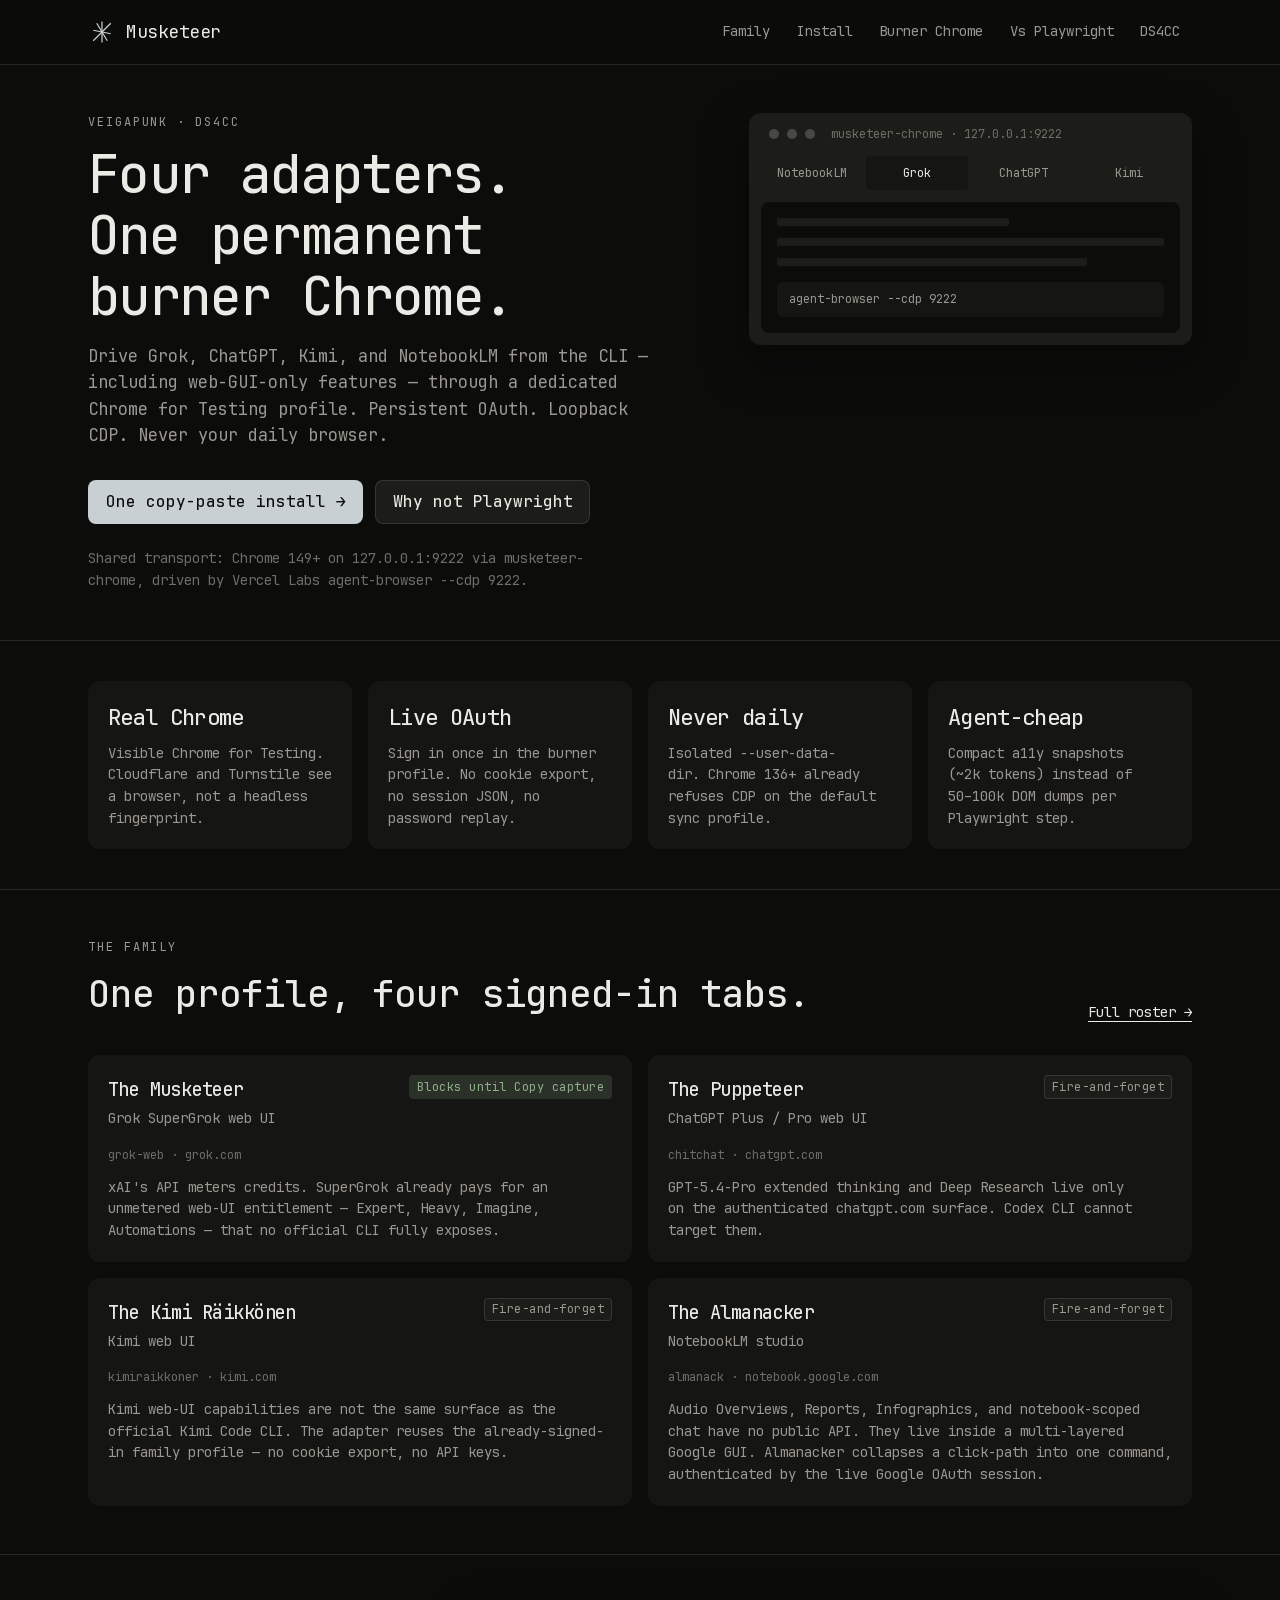
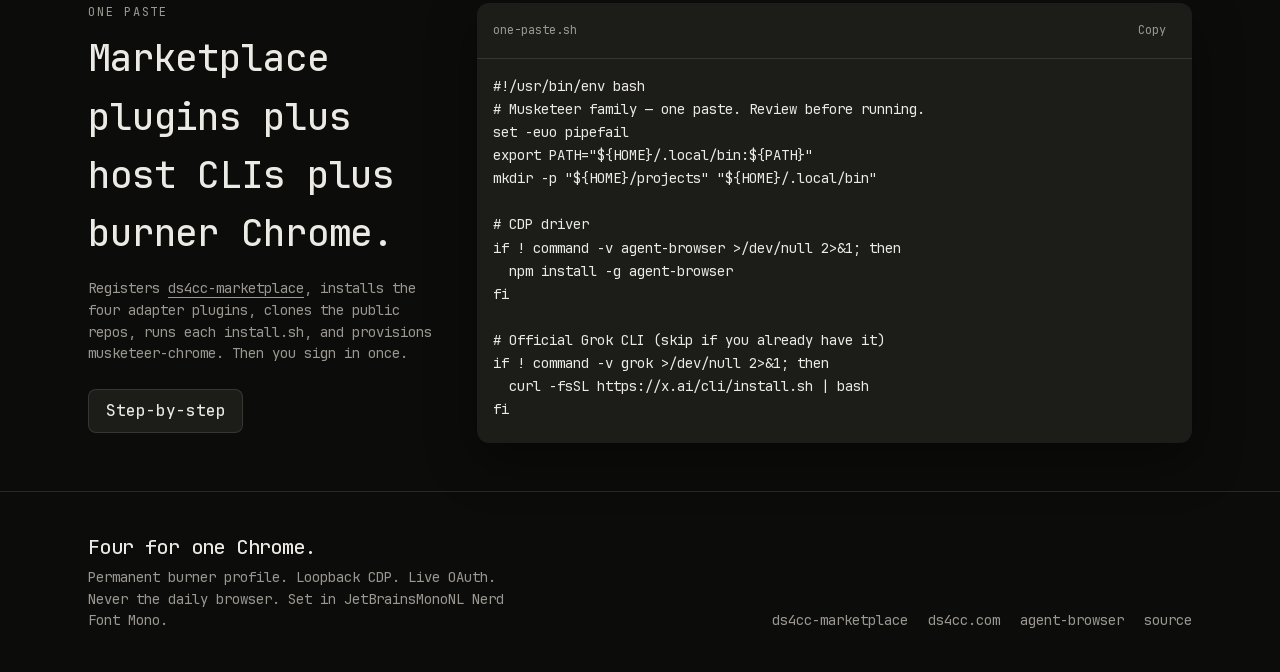
==== index.html @ 3d70a9bb "Ship complete burnerchrome site in JetBrainsMonoNL Nerd Font Mono Every surface uses the NL (no-liga" ====
<!DOCTYPE html>
<html lang="en">
<head>
  <meta charset="utf-8" />
  <meta name="viewport" content="width=device-width, initial-scale=1" />
  <title>burnerchrome — Musketeer family</title>
  <meta name="description" content="Four CDP adapters. One permanent burner Chrome. Persistent OAuth for web-GUI-only features." />
  <meta name="theme-color" content="#0c0c0b" />
  <link rel="icon" type="image/svg+xml" href="favicon.svg" />
  <link rel="preload" href="fonts/JetBrainsMonoNLNerdFontMono-Regular.woff2" as="font" type="font/woff2" crossorigin />
  <link rel="preload" href="fonts/JetBrainsMonoNLNerdFontMono-Medium.woff2" as="font" type="font/woff2" crossorigin />
  <link rel="stylesheet" href="assets/styles.css" />
</head>
<body>
  <a class="skip" href="#content">Skip to content</a>
  <header class="top">
    <div class="navwrap">
      <a class="brand" href="index.html">
        <svg viewBox="0 0 32 32" fill="none" stroke="currentColor" stroke-width="1.4" aria-hidden="true">
          <path d="M6 26 L26 6"/><path d="M10 6 L22 26"/><path d="M26 18 L6 14"/><path d="M16 4 L16 28"/>
        </svg>
        <span>Musketeer</span>
      </a>
      <nav class="desk"><a class="" href="family.html">Family</a>
          <a class="" href="install.html">Install</a>
          <a class="" href="burner.html">Burner Chrome</a>
          <a class="" href="compare.html">Vs Playwright</a>
          <a class="" href="marketplace.html">DS4CC</a></nav>
      <button class="burger" type="button" data-burger aria-expanded="false" aria-label="Open menu">☰</button>
    </div>
    <div class="mob" data-mob><a href="family.html">Family</a>
          <a href="install.html">Install</a>
          <a href="burner.html">Burner Chrome</a>
          <a href="compare.html">Vs Playwright</a>
          <a href="marketplace.html">DS4CC</a></div>
  </header>
  <main id="content">
    <section class="band">
      <div class="wrap split">
        <div>
          <p class="eyebrow">VeigaPunk · DS4CC</p>
          <h1 class="hero">Four adapters. One permanent burner Chrome.</h1>
          <p class="lede">Drive Grok, ChatGPT, Kimi, and NotebookLM from the CLI — including web-GUI-only features — through a dedicated Chrome for Testing profile. Persistent OAuth. Loopback CDP. Never your daily browser.</p>
          <div class="row">
            <a class="btn" href="install.html">One copy-paste install →</a>
            <a class="btn ghost" href="compare.html">Why not Playwright</a>
          </div>
          <p class="sm subtle" style="margin-top:1.5rem;max-width:32rem">Shared transport: Chrome 149+ on 127.0.0.1:9222 via musketeer-chrome, driven by Vercel Labs agent-browser --cdp 9222.</p>
        </div>
        <div class="chrome">
          <div class="dots"><span class="dot"></span><span class="dot"></span><span class="dot"></span>
            <span class="xs subtle" style="margin-left:0.5rem">musketeer-chrome · 127.0.0.1:9222</span>
          </div>
          <div class="tabs">
            <div class="tab">NotebookLM</div>
            <div class="tab on">Grok</div>
            <div class="tab">ChatGPT</div>
            <div class="tab">Kimi</div>
          </div>
          <div class="pane">
            <div class="bar" style="width:60%"></div>
            <div class="bar" style="width:100%"></div>
            <div class="bar" style="width:80%"></div>
            <div class="clip">agent-browser --cdp 9222</div>
          </div>
        </div>
      </div>
    </section>
    <section class="band">
      <div class="wrap grid4" style="padding-top:2.5rem;padding-bottom:2.5rem">
        <article class="card">
          <h2 class="md">Real Chrome</h2>
          <p class="sm muted" style="margin-top:0.5rem">Visible Chrome for Testing. Cloudflare and Turnstile see a browser, not a headless fingerprint.</p>
        </article>
        <article class="card">
          <h2 class="md">Live OAuth</h2>
          <p class="sm muted" style="margin-top:0.5rem">Sign in once in the burner profile. No cookie export, no session JSON, no password replay.</p>
        </article>
        <article class="card">
          <h2 class="md">Never daily</h2>
          <p class="sm muted" style="margin-top:0.5rem">Isolated --user-data-dir. Chrome 136+ already refuses CDP on the default sync profile.</p>
        </article>
        <article class="card">
          <h2 class="md">Agent-cheap</h2>
          <p class="sm muted" style="margin-top:0.5rem">Compact a11y snapshots (~2k tokens) instead of 50–100k DOM dumps per Playwright step.</p>
        </article>
      </div>
    </section>
    <section class="band">
      <div class="wrap">
        <div style="display:flex;flex-wrap:wrap;justify-content:space-between;gap:1rem;align-items:flex-end">
          <div>
            <p class="eyebrow">The family</p>
            <h2 class="sec" style="margin-top:0.5rem">One profile, four signed-in tabs.</h2>
          </div>
          <a class="u sm" href="family.html">Full roster →</a>
        </div>
        <div class="grid2" style="margin-top:2rem">
            <a class="card" href="adapters/musketeer.html">
              <div style="display:flex;justify-content:space-between;gap:0.75rem;align-items:flex-start">
                <div>
                  <h3 class="md">The Musketeer</h3>
                  <p class="sm muted" style="margin-top:0.25rem">Grok SuperGrok web UI</p>
                </div>
                <span class="badge ok">Blocks until Copy capture</span>
              </div>
              <p class="xs subtle" style="margin-top:1rem">grok-web · grok.com</p>
              <p class="sm muted" style="margin-top:0.75rem">xAI&#x27;s API meters credits. SuperGrok already pays for an unmetered web-UI entitlement — Expert, Heavy, Imagine, Automations — that no official CLI fully exposes.</p>
            </a>
            <a class="card" href="adapters/puppeteer.html">
              <div style="display:flex;justify-content:space-between;gap:0.75rem;align-items:flex-start">
                <div>
                  <h3 class="md">The Puppeteer</h3>
                  <p class="sm muted" style="margin-top:0.25rem">ChatGPT Plus / Pro web UI</p>
                </div>
                <span class="badge ">Fire-and-forget</span>
              </div>
              <p class="xs subtle" style="margin-top:1rem">chitchat · chatgpt.com</p>
              <p class="sm muted" style="margin-top:0.75rem">GPT-5.4-Pro extended thinking and Deep Research live only on the authenticated chatgpt.com surface. Codex CLI cannot target them.</p>
            </a>
            <a class="card" href="adapters/kimiraikkoner.html">
              <div style="display:flex;justify-content:space-between;gap:0.75rem;align-items:flex-start">
                <div>
                  <h3 class="md">The Kimi Räikkönen</h3>
                  <p class="sm muted" style="margin-top:0.25rem">Kimi web UI</p>
                </div>
                <span class="badge ">Fire-and-forget</span>
              </div>
              <p class="xs subtle" style="margin-top:1rem">kimiraikkoner · kimi.com</p>
              <p class="sm muted" style="margin-top:0.75rem">Kimi web-UI capabilities are not the same surface as the official Kimi Code CLI. The adapter reuses the already-signed-in family profile — no cookie export, no API keys.</p>
            </a>
            <a class="card" href="adapters/almanacker.html">
              <div style="display:flex;justify-content:space-between;gap:0.75rem;align-items:flex-start">
                <div>
                  <h3 class="md">The Almanacker</h3>
                  <p class="sm muted" style="margin-top:0.25rem">NotebookLM studio</p>
                </div>
                <span class="badge ">Fire-and-forget</span>
              </div>
              <p class="xs subtle" style="margin-top:1rem">almanack · notebook.google.com</p>
              <p class="sm muted" style="margin-top:0.75rem">Audio Overviews, Reports, Infographics, and notebook-scoped chat have no public API. They live inside a multi-layered Google GUI. Almanacker collapses a click-path into one command, authenticated by the live Google OAuth session.</p>
            </a>
        </div>
      </div>
    </section>
    <section>
      <div class="wrap split-rev">
        <div>
          <p class="eyebrow">One paste</p>
          <h2 class="sec" style="margin-top:0.5rem">Marketplace plugins plus host CLIs plus burner Chrome.</h2>
          <p class="sm muted" style="margin-top:1rem">Registers <a class="u" href="https://ds4cc.com">ds4cc-marketplace</a>, installs the four adapter plugins, clones the public repos, runs each install.sh, and provisions musketeer-chrome. Then you sign in once.</p>
          <p style="margin-top:1.5rem"><a class="btn ghost" href="install.html">Step-by-step</a></p>
        </div>
        <div><div class="copy">
  <div class="copyhead"><span>one-paste.sh</span><button type="button" data-copy="one-paste">Copy</button></div>
  <pre><code id="one-paste">#!/usr/bin/env bash
# Musketeer family — one paste. Review before running.
set -euo pipefail
export PATH=&quot;${HOME}/.local/bin:${PATH}&quot;
mkdir -p &quot;${HOME}/projects&quot; &quot;${HOME}/.local/bin&quot;

# CDP driver
if ! command -v agent-browser &gt;/dev/null 2&gt;&amp;1; then
  npm install -g agent-browser
fi

# Official Grok CLI (skip if you already have it)
if ! command -v grok &gt;/dev/null 2&gt;&amp;1; then
  curl -fsSL https://x.ai/cli/install.sh | bash
fi

# DS4CC marketplace + the four adapter plugins
if command -v grok &gt;/dev/null 2&gt;&amp;1; then
  grok plugin marketplace add VeigaPunk/ds4cc-marketplace
  for p in the-musketeer the-puppeteer the-almanacker the-kimiraikoner; do
    grok plugin install &quot;$p&quot; --trust &amp;&amp; grok plugin enable &quot;$p&quot;
  done
fi

clone_or_pull() {
  local repo=&quot;$1&quot; dest=&quot;$2&quot;
  if [[ -d &quot;$dest/.git&quot; ]]; then
    git -C &quot;$dest&quot; pull --ff-only
  else
    git clone --depth 1 &quot;https://github.com/${repo}.git&quot; &quot;$dest&quot;
  fi
}

clone_or_pull VeigaPunk/the-musketeer     &quot;${HOME}/projects/the-musketeer&quot;
clone_or_pull VeigaPunk/the-puppeteer     &quot;${HOME}/projects/the-puppeteer&quot;
clone_or_pull VeigaPunk/the-almanacker    &quot;${HOME}/projects/the-almanacker&quot;
clone_or_pull VeigaPunk/the-kimiraikkoner &quot;${HOME}/projects/the-kimiraikkoner&quot;

( cd &quot;${HOME}/projects/the-musketeer&quot;     &amp;&amp; bash ./install.sh &amp;&amp; bash ./scripts/install-automation-chrome )
( cd &quot;${HOME}/projects/the-puppeteer&quot;     &amp;&amp; bash ./install.sh )
( cd &quot;${HOME}/projects/the-almanacker&quot;    &amp;&amp; bash ./install.sh )
( cd &quot;${HOME}/projects/the-kimiraikkoner&quot; &amp;&amp; bash ./install.sh )

echo
echo &quot;Launch the burner profile, then sign in once on the four tabs:&quot;
echo &quot;  musketeer-chrome&quot;
echo
echo &quot;Verify CDP (loopback only):&quot;
echo &quot;  curl -sS http://127.0.0.1:9222/json/version&quot;
</code></pre>
</div></div>
      </div>
    </section>
    </main>
  <footer class="bot">
    <div class="foot">
      <div>
        <h2>Four for one Chrome.</h2>
        <p>Permanent burner profile. Loopback CDP. Live OAuth. Never the daily browser. Set in JetBrainsMonoNL Nerd Font Mono.</p>
      </div>
      <div class="flinks">
        <a href="https://github.com/VeigaPunk/ds4cc-marketplace">ds4cc-marketplace</a>
        <a href="https://ds4cc.com">ds4cc.com</a>
        <a href="https://github.com/vercel-labs/agent-browser">agent-browser</a>
        <a href="https://github.com/VeigaPunk/burnerchrome">source</a>
      </div>
    </div>
  </footer>
  <script src="assets/app.js"></script>
</body>
</html>
---- assets/styles.css ----
@font-face {
  font-family: "JetBrainsMonoNL NFM";
  src: url("../fonts/JetBrainsMonoNLNerdFontMono-Regular.woff2") format("woff2");
  font-weight: 400;
  font-style: normal;
  font-display: swap;
}
@font-face {
  font-family: "JetBrainsMonoNL NFM";
  src: url("../fonts/JetBrainsMonoNLNerdFontMono-Italic.woff2") format("woff2");
  font-weight: 400;
  font-style: italic;
  font-display: swap;
}
@font-face {
  font-family: "JetBrainsMonoNL NFM";
  src: url("../fonts/JetBrainsMonoNLNerdFontMono-Medium.woff2") format("woff2");
  font-weight: 500;
  font-style: normal;
  font-display: swap;
}
@font-face {
  font-family: "JetBrainsMonoNL NFM";
  src: url("../fonts/JetBrainsMonoNLNerdFontMono-Bold.woff2") format("woff2");
  font-weight: 700;
  font-style: normal;
  font-display: swap;
}
@font-face {
  font-family: "JetBrainsMonoNL NFM";
  src: url("../fonts/JetBrainsMonoNLNerdFontMono-BoldItalic.woff2") format("woff2");
  font-weight: 700;
  font-style: italic;
  font-display: swap;
}

:root {
  --bg: #0c0c0b;
  --surface: #151513;
  --raised: #1c1c19;
  --fg: #eceae4;
  --muted: #9a9890;
  --subtle: #6f6d66;
  --accent: #c9d0d4;
  --accent-fg: #0c0c0b;
  --border: color-mix(in oklab, #eceae4 12%, transparent);
  --border-strong: color-mix(in oklab, #eceae4 22%, transparent);
  --ok: #8faf8a;
  --warn: #c4a574;
  --danger: #c47a72;
  --font: "JetBrainsMonoNL NFM", "JetBrainsMonoNL Nerd Font Mono", ui-monospace, "SF Mono", Menlo, Consolas, monospace;
  --shadow: 0 18px 50px color-mix(in oklab, #000 40%, transparent);
  --max: 72rem;
}

* { box-sizing: border-box; }
html, body, button, input, textarea, select, code, pre, kbd, samp {
  font-family: var(--font);
  font-variant-ligatures: none;
  font-feature-settings: "calt" 0, "liga" 0, "tnum" 1;
  font-synthesis: none;
}
html {
  background: var(--bg);
  color: var(--fg);
  -webkit-font-smoothing: antialiased;
  -moz-osx-font-smoothing: grayscale;
}
body {
  margin: 0;
  min-height: 100dvh;
  overflow-x: clip;
  line-height: 1.55;
  text-wrap: pretty;
  display: flex;
  flex-direction: column;
}
a { color: inherit; text-decoration: none; }
a.u, .prose a { text-decoration: underline; text-underline-offset: 4px; }
button { cursor: pointer; border: 0; background: none; color: inherit; }
h1, h2, h3 { text-wrap: balance; letter-spacing: -0.03em; font-weight: 500; margin: 0; }
p { margin: 0; }
::selection { background: color-mix(in oklab, var(--accent) 35%, transparent); color: var(--fg); }

.skip {
  position: absolute; left: -999px;
}
.skip:focus {
  left: 1rem; top: 1rem; z-index: 50;
  background: var(--accent); color: var(--accent-fg);
  padding: 0.5rem 0.75rem; border-radius: 4px;
}

header.top {
  position: sticky; top: 0; z-index: 40;
  border-bottom: 1px solid var(--border);
  background: color-mix(in oklab, var(--bg) 90%, transparent);
  backdrop-filter: blur(8px);
}
.navwrap {
  max-width: var(--max);
  margin: 0 auto;
  height: 4rem;
  padding: 0 1rem;
  display: flex;
  align-items: center;
  justify-content: space-between;
  gap: 1rem;
}
@media (min-width: 640px) { .navwrap { padding: 0 1.5rem; } }
.brand { display: flex; align-items: center; gap: 0.65rem; color: var(--fg); }
.brand svg { width: 1.75rem; height: 1.75rem; color: var(--accent); }
.brand span { font-size: 1.125rem; letter-spacing: -0.03em; }
nav.desk { display: none; align-items: center; gap: 0.15rem; }
@media (min-width: 1024px) { nav.desk { display: flex; } }
nav.desk a {
  padding: 0.5rem 0.75rem;
  border-radius: 4px;
  font-size: 0.875rem;
  color: var(--muted);
}
nav.desk a:hover, nav.desk a.on { color: var(--fg); }
nav.desk a.on { background: var(--raised); }
.burger {
  width: 2.75rem; height: 2.75rem;
  display: grid; place-items: center;
  border-radius: 4px;
}
@media (min-width: 1024px) { .burger { display: none; } }
.mob {
  display: none;
  border-top: 1px solid var(--border);
  background: var(--bg);
  padding: 1rem;
}
.mob.open { display: flex; flex-direction: column; gap: 0.25rem; }
.mob a { padding: 0.75rem; border-radius: 8px; }
.mob a:hover { background: var(--raised); }

main { flex: 1; }
footer.bot { border-top: 1px solid var(--border); margin-top: auto; }
.foot {
  max-width: var(--max);
  margin: 0 auto;
  padding: 2.5rem 1rem;
  display: flex;
  flex-direction: column;
  gap: 1rem;
}
@media (min-width: 640px) {
  .foot { flex-direction: row; align-items: flex-end; justify-content: space-between; padding: 2.5rem 1.5rem; }
}
.foot h2 { font-size: 1.25rem; }
.foot p { margin-top: 0.25rem; max-width: 28rem; font-size: 0.875rem; color: var(--muted); }
.flinks { display: flex; flex-wrap: wrap; gap: 0.5rem 1.25rem; font-size: 0.875rem; color: var(--muted); }
.flinks a:hover { color: var(--fg); }

.wrap { max-width: var(--max); margin: 0 auto; padding: 3rem 1rem; }
@media (min-width: 640px) { .wrap { padding: 3rem 1.5rem; } }
.eyebrow { font-size: 0.75rem; letter-spacing: 0.16em; text-transform: uppercase; color: var(--muted); }
h1.hero { margin-top: 0.75rem; font-size: clamp(2.15rem, 1.4rem + 2.4vw, 3.4rem); line-height: 1.15; }
h2.sec { font-size: clamp(1.75rem, 1.3rem + 1.6vw, 2.35rem); }
h2.md { font-size: 1.375rem; }
.lede { margin-top: 1rem; max-width: 36rem; color: var(--muted); font-size: 1.0625rem; }
.muted { color: var(--muted); }
.subtle { color: var(--subtle); }
.sm { font-size: 0.875rem; }
.xs { font-size: 0.75rem; }

.row { display: flex; flex-wrap: wrap; gap: 0.75rem; margin-top: 2rem; }
.btn {
  display: inline-flex; align-items: center; justify-content: center; gap: 0.5rem;
  min-height: 2.75rem; padding: 0 1.1rem; border-radius: 8px;
  background: var(--accent); color: var(--accent-fg); font-weight: 500;
}
.btn.ghost {
  background: var(--raised); color: var(--fg);
  box-shadow: inset 0 0 0 1px var(--border);
}
.btn:hover { filter: brightness(1.06); }

.hair { box-shadow: inset 0 0 0 1px var(--border); }
.card { background: var(--surface); border-radius: 12px; padding: 1.25rem; }
.card.pad { padding: 1.5rem; }
.raised { background: var(--raised); }

.grid2 { display: grid; gap: 1rem; }
.grid3 { display: grid; gap: 1rem; }
.grid4 { display: grid; gap: 1rem; }
@media (min-width: 640px) { .grid2 { grid-template-columns: 1fr 1fr; } .grid4 { grid-template-columns: 1fr 1fr; } }
@media (min-width: 768px) { .grid3 { grid-template-columns: 1fr 1fr 1fr; } }
@media (min-width: 1024px) {
  .grid4 { grid-template-columns: repeat(4, 1fr); }
  .split { display: grid; grid-template-columns: 7fr 5fr; gap: 2.5rem; align-items: start; }
  .split-rev { display: grid; grid-template-columns: 4fr 8fr; gap: 2rem; align-items: start; }
}

.band { border-bottom: 1px solid var(--border); }
.band-pad { padding: 3.5rem 0; }

.chrome {
  background: var(--raised);
  border-radius: 12px;
  padding: 0.75rem;
  box-shadow: var(--shadow);
}
.dots { display: flex; align-items: center; gap: 0.5rem; padding: 0 0.5rem 0.75rem; }
.dot { width: 0.625rem; height: 0.625rem; border-radius: 999px; background: var(--border-strong); }
.tabs { display: grid; grid-template-columns: 1fr 1fr; gap: 0.25rem; }
@media (min-width: 640px) { .tabs { grid-template-columns: repeat(4, 1fr); } }
.tab { text-align: center; font-size: 0.75rem; color: var(--muted); padding: 0.5rem; border-radius: 4px; }
.tab.on { background: var(--surface); color: var(--fg); }
.pane { margin-top: 0.75rem; background: var(--bg); border-radius: 8px; padding: 1rem; }
.bar { height: 0.5rem; border-radius: 2px; background: var(--raised); margin-bottom: 0.75rem; }
.clip { margin-top: 1rem; background: var(--surface); border-radius: 6px; padding: 0.5rem 0.75rem; font-size: 0.75rem; color: var(--muted); }

.badge {
  display: inline-flex; align-items: center;
  padding: 0.15rem 0.5rem; border-radius: 4px;
  font-size: 0.75rem; letter-spacing: 0.04em;
  background: var(--raised); color: var(--muted);
  box-shadow: inset 0 0 0 1px var(--border);
}
.badge.ok { background: color-mix(in oklab, var(--ok) 18%, transparent); color: var(--ok); box-shadow: none; }
.badge.warn { background: color-mix(in oklab, var(--warn) 18%, transparent); color: var(--warn); box-shadow: none; }
.badge.hi { background: var(--accent); color: var(--accent-fg); box-shadow: none; }

.copy {
  min-width: 0; max-width: 100%; overflow: hidden;
  border-radius: 12px; background: var(--raised); box-shadow: var(--shadow);
}
.copyhead {
  display: flex; align-items: center; justify-content: space-between;
  gap: 0.75rem; border-bottom: 1px solid var(--border);
  padding: 0.6rem 1rem; font-size: 0.75rem; color: var(--muted);
}
.copyhead button {
  min-height: 2.25rem; padding: 0 0.65rem; border-radius: 4px; font-size: 0.75rem;
}
.copyhead button:hover { background: var(--surface); color: var(--fg); }
.copy pre {
  margin: 0; max-height: 24rem; overflow: auto;
  padding: 1rem; font-size: 0.875rem; line-height: 1.65;
  white-space: pre-wrap; word-break: break-word; color: var(--fg);
}

.tablewrap { overflow-x: auto; border-radius: 12px; background: var(--surface); }
table { width: 100%; border-collapse: collapse; text-align: left; font-size: 0.875rem; }
th, td { padding: 0.85rem 1rem; vertical-align: top; border-bottom: 1px solid var(--border); }
th { color: var(--muted); font-weight: 500; }
tr:last-child td { border-bottom: 0; }
td.break { word-break: break-all; }

.steps { display: grid; gap: 1rem; border-top: 1px solid var(--border); padding-top: 2rem; }
@media (min-width: 768px) { .steps { grid-template-columns: 3fr 9fr; } }
.num { font-size: 0.75rem; color: var(--subtle); }

.tabsbar { display: flex; flex-wrap: wrap; gap: 0.5rem; margin: 2rem 0 1.25rem; }
.tabsbar button {
  min-height: 2.75rem; padding: 0 1rem; border-radius: 8px;
  background: var(--raised); color: var(--muted);
  box-shadow: inset 0 0 0 1px var(--border);
}
.tabsbar button.on { background: var(--accent); color: var(--accent-fg); box-shadow: none; }

.chips { display: flex; flex-wrap: wrap; gap: 0.5rem; }
.chip { border-radius: 4px; padding: 0.25rem 0.65rem; font-size: 0.75rem; background: var(--raised); color: var(--muted); box-shadow: inset 0 0 0 1px var(--border); }
.chip.hi { background: var(--accent); color: var(--accent-fg); box-shadow: none; }

@media (prefers-reduced-motion: reduce) {
  * { animation-duration: 0.01ms !important; transition-duration: 0.01ms !important; }
}
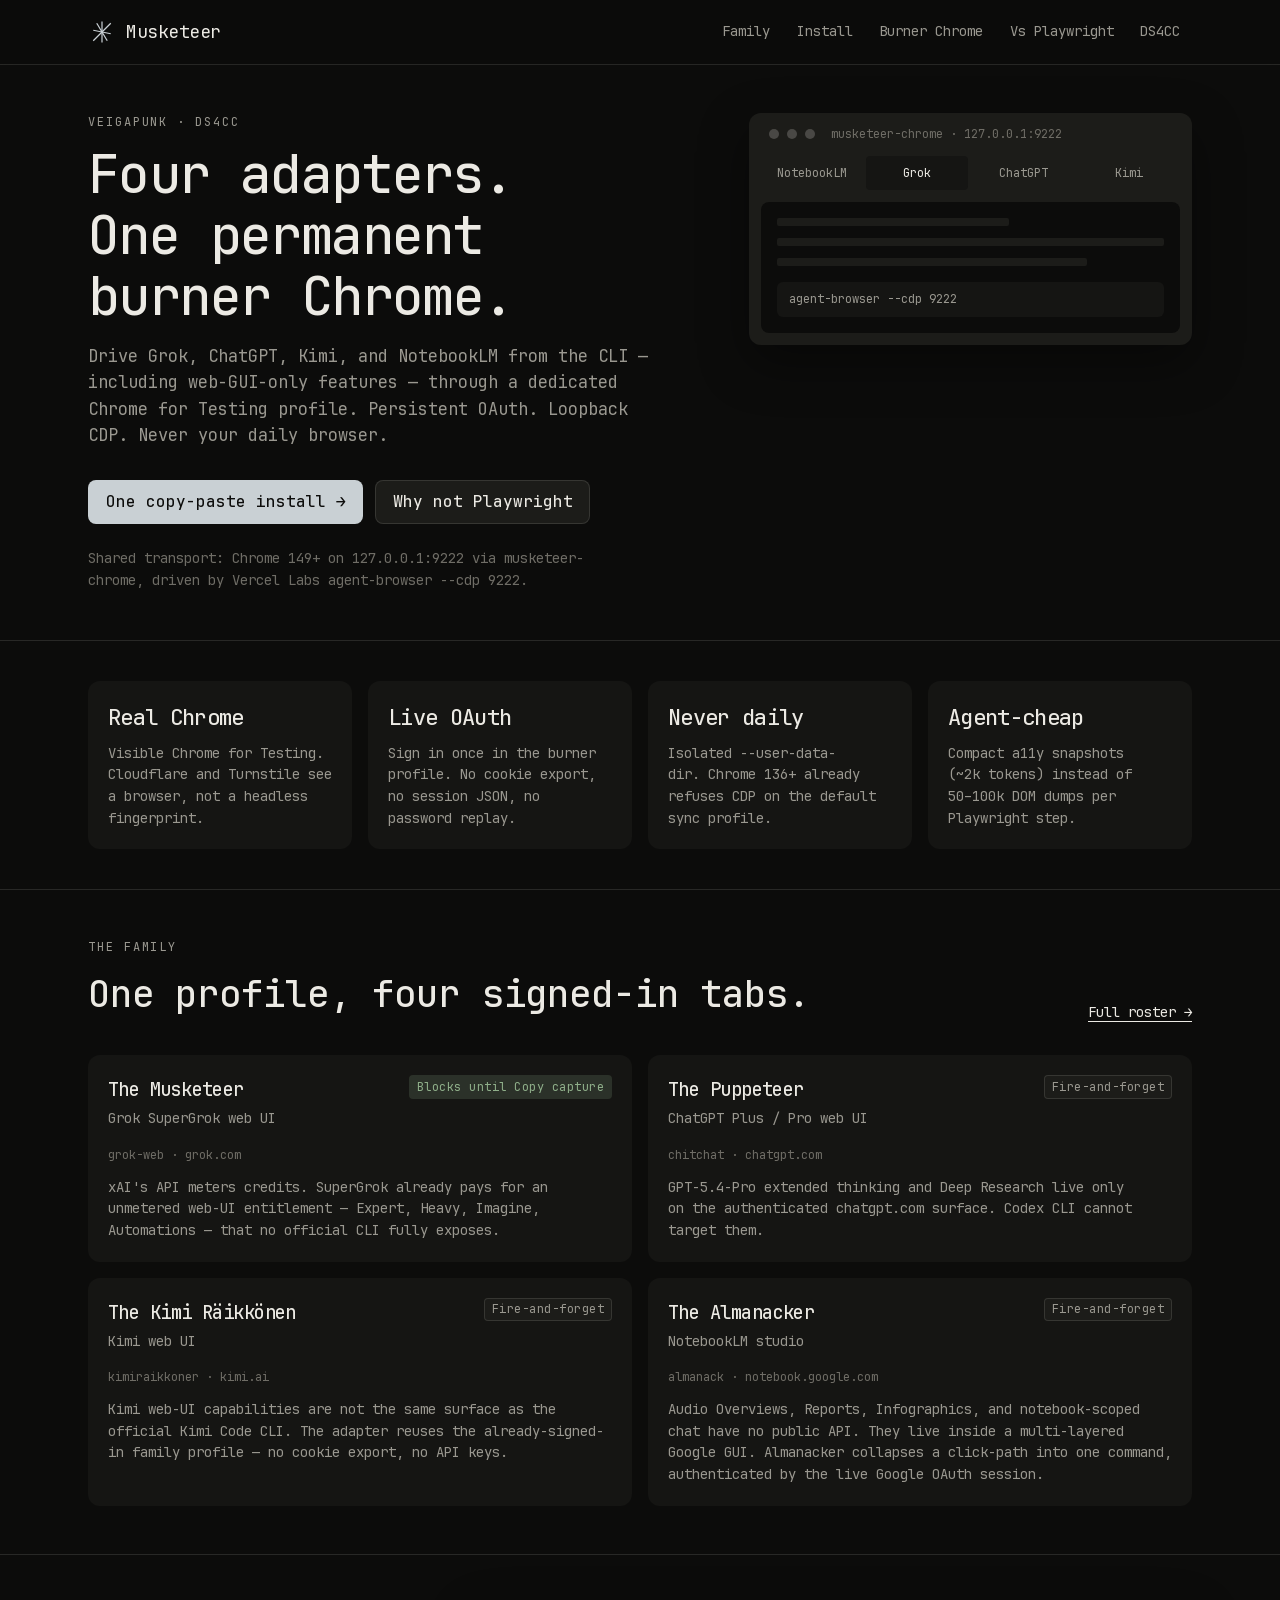
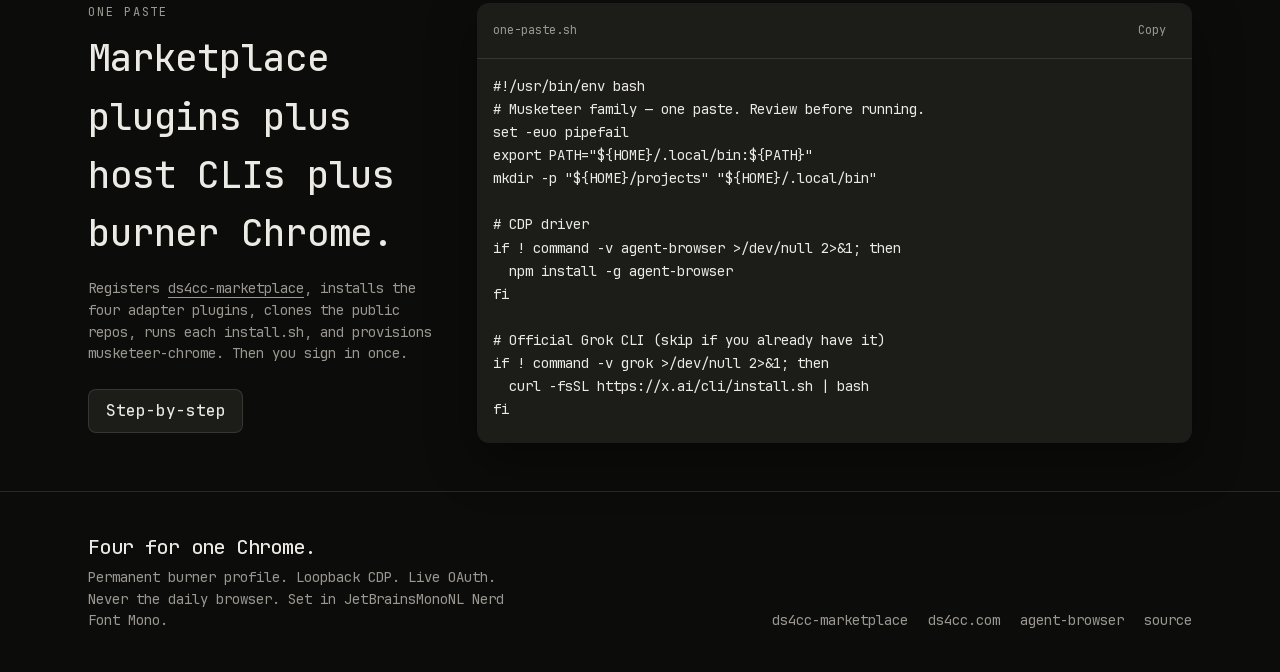
==== commit ee834920: "Point the Musketeer family site at kimi.ai for the Kimi adapter. Docs, install copy, and the adapter" ====
--- a/index.html
+++ b/index.html
@@ -126,7 +126,7 @@
                 </div>
                 <span class="badge ">Fire-and-forget</span>
               </div>
-              <p class="xs subtle" style="margin-top:1rem">kimiraikkoner · kimi.com</p>
+              <p class="xs subtle" style="margin-top:1rem">kimiraikkoner · kimi.ai</p>
               <p class="sm muted" style="margin-top:0.75rem">Kimi web-UI capabilities are not the same surface as the official Kimi Code CLI. The adapter reuses the already-signed-in family profile — no cookie export, no API keys.</p>
             </a>
             <a class="card" href="adapters/almanacker.html">
--- a/assets/styles.css
+++ b/assets/styles.css
@@ -1,34 +1,39 @@
 @font-face {
   font-family: "JetBrainsMonoNL NFM";
-  src: url("../fonts/JetBrainsMonoNLNerdFontMono-Regular.woff2") format("woff2");
+  src: url("../fonts/JetBrainsMonoNLNerdFontMono-Regular.woff2") format("woff2"),
+       url("https://cdn.jsdelivr.net/gh/VeigaPunk/burnerchrome@main/fonts/JetBrainsMonoNLNerdFontMono-Regular.woff2") format("woff2");
   font-weight: 400;
   font-style: normal;
   font-display: swap;
 }
 @font-face {
   font-family: "JetBrainsMonoNL NFM";
-  src: url("../fonts/JetBrainsMonoNLNerdFontMono-Italic.woff2") format("woff2");
+  src: url("../fonts/JetBrainsMonoNLNerdFontMono-Italic.woff2") format("woff2"),
+       url("https://cdn.jsdelivr.net/gh/VeigaPunk/burnerchrome@main/fonts/JetBrainsMonoNLNerdFontMono-Italic.woff2") format("woff2");
   font-weight: 400;
   font-style: italic;
   font-display: swap;
 }
 @font-face {
   font-family: "JetBrainsMonoNL NFM";
-  src: url("../fonts/JetBrainsMonoNLNerdFontMono-Medium.woff2") format("woff2");
+  src: url("../fonts/JetBrainsMonoNLNerdFontMono-Medium.woff2") format("woff2"),
+       url("https://cdn.jsdelivr.net/gh/VeigaPunk/burnerchrome@main/fonts/JetBrainsMonoNLNerdFontMono-Medium.woff2") format("woff2");
   font-weight: 500;
   font-style: normal;
   font-display: swap;
 }
 @font-face {
   font-family: "JetBrainsMonoNL NFM";
-  src: url("../fonts/JetBrainsMonoNLNerdFontMono-Bold.woff2") format("woff2");
+  src: url("../fonts/JetBrainsMonoNLNerdFontMono-Bold.woff2") format("woff2"),
+       url("https://cdn.jsdelivr.net/gh/VeigaPunk/burnerchrome@main/fonts/JetBrainsMonoNLNerdFontMono-Bold.woff2") format("woff2");
   font-weight: 700;
   font-style: normal;
   font-display: swap;
 }
 @font-face {
   font-family: "JetBrainsMonoNL NFM";
-  src: url("../fonts/JetBrainsMonoNLNerdFontMono-BoldItalic.woff2") format("woff2");
+  src: url("../fonts/JetBrainsMonoNLNerdFontMono-BoldItalic.woff2") format("woff2"),
+       url("https://cdn.jsdelivr.net/gh/VeigaPunk/burnerchrome@main/fonts/JetBrainsMonoNLNerdFontMono-BoldItalic.woff2") format("woff2");
   font-weight: 700;
   font-style: italic;
   font-display: swap;
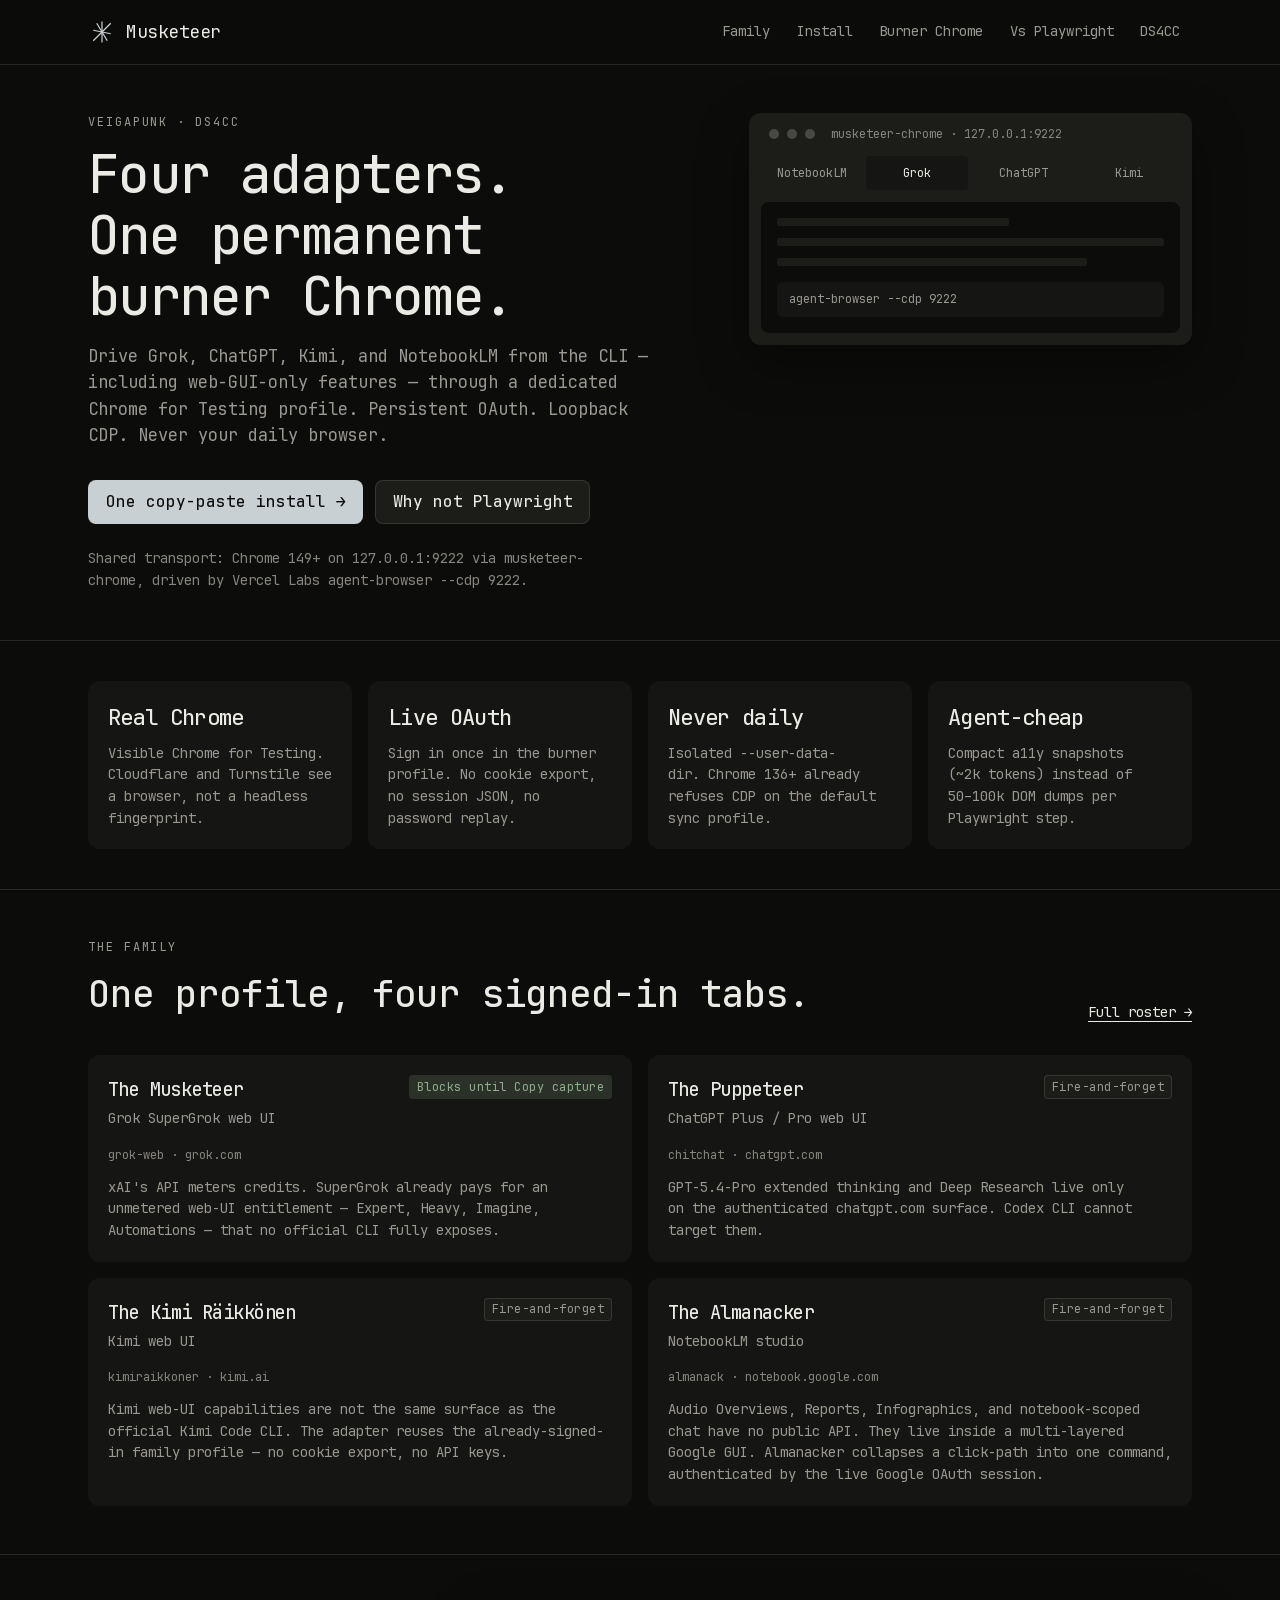
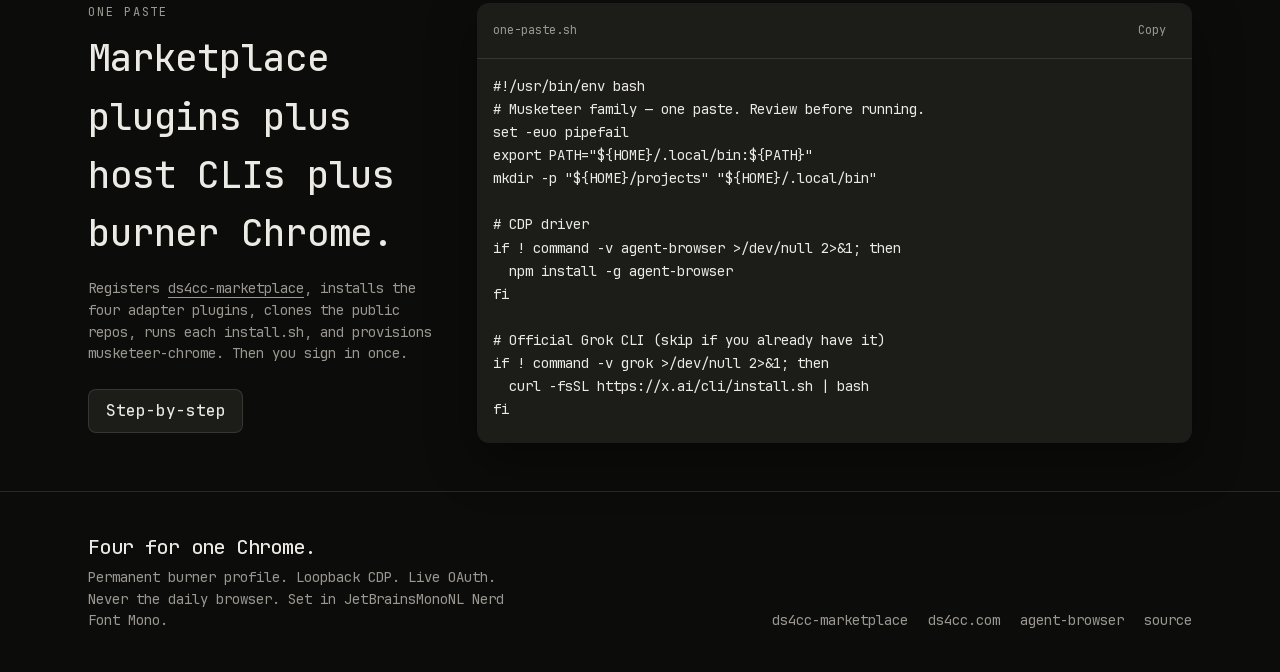
==== commit 5aadde63: "Site polish round-up: meta/OG hygiene, accessibility and freshness across all pages" ====
--- a/index.html
+++ b/index.html
@@ -6,7 +6,22 @@
   <title>burnerchrome — Musketeer family</title>
   <meta name="description" content="Four CDP adapters. One permanent burner Chrome. Persistent OAuth for web-GUI-only features." />
   <meta name="theme-color" content="#0c0c0b" />
+  <link rel="canonical" href="https://burnerchrome-pages.vercel.app/" />
+  <meta property="og:type" content="website" />
+  <meta property="og:site_name" content="burnerchrome" />
+  <meta property="og:title" content="burnerchrome — Musketeer family" />
+  <meta property="og:description" content="Four CDP adapters. One permanent burner Chrome. Persistent OAuth for web-GUI-only features." />
+  <meta property="og:url" content="https://burnerchrome-pages.vercel.app/" />
+  <meta property="og:image" content="https://burnerchrome-pages.vercel.app/assets/og.png" />
+  <meta property="og:image:width" content="1200" />
+  <meta property="og:image:height" content="630" />
+  <meta property="og:image:alt" content="Musketeer brand mark, steel on warm black: Four adapters. One permanent burner Chrome." />
+  <meta name="twitter:card" content="summary_large_image" />
+  <meta name="twitter:title" content="burnerchrome — Musketeer family" />
+  <meta name="twitter:description" content="Four CDP adapters. One permanent burner Chrome. Persistent OAuth for web-GUI-only features." />
+  <meta name="twitter:image" content="https://burnerchrome-pages.vercel.app/assets/og.png" />
   <link rel="icon" type="image/svg+xml" href="favicon.svg" />
+  <link rel="preconnect" href="https://cdn.jsdelivr.net" crossorigin />
   <link rel="preload" href="fonts/JetBrainsMonoNLNerdFontMono-Regular.woff2" as="font" type="font/woff2" crossorigin />
   <link rel="preload" href="fonts/JetBrainsMonoNLNerdFontMono-Medium.woff2" as="font" type="font/woff2" crossorigin />
   <link rel="stylesheet" href="assets/styles.css" />
@@ -15,24 +30,24 @@
   <a class="skip" href="#content">Skip to content</a>
   <header class="top">
     <div class="navwrap">
-      <a class="brand" href="index.html">
+      <a class="brand" href="./">
         <svg viewBox="0 0 32 32" fill="none" stroke="currentColor" stroke-width="1.4" aria-hidden="true">
           <path d="M6 26 L26 6"/><path d="M10 6 L22 26"/><path d="M26 18 L6 14"/><path d="M16 4 L16 28"/>
         </svg>
         <span>Musketeer</span>
       </a>
-      <nav class="desk"><a class="" href="family.html">Family</a>
-          <a class="" href="install.html">Install</a>
-          <a class="" href="burner.html">Burner Chrome</a>
-          <a class="" href="compare.html">Vs Playwright</a>
-          <a class="" href="marketplace.html">DS4CC</a></nav>
+      <nav class="desk" aria-label="Primary"><a class="" href="family">Family</a>
+          <a class="" href="install">Install</a>
+          <a class="" href="burner">Burner Chrome</a>
+          <a class="" href="compare">Vs Playwright</a>
+          <a class="" href="marketplace">DS4CC</a></nav>
       <button class="burger" type="button" data-burger aria-expanded="false" aria-label="Open menu">☰</button>
     </div>
-    <div class="mob" data-mob><a href="family.html">Family</a>
-          <a href="install.html">Install</a>
-          <a href="burner.html">Burner Chrome</a>
-          <a href="compare.html">Vs Playwright</a>
-          <a href="marketplace.html">DS4CC</a></div>
+    <nav class="mob" data-mob aria-label="Mobile"><a href="family">Family</a>
+          <a href="install">Install</a>
+          <a href="burner">Burner Chrome</a>
+          <a href="compare">Vs Playwright</a>
+          <a href="marketplace">DS4CC</a></nav>
   </header>
   <main id="content">
     <section class="band">
@@ -42,8 +57,8 @@
           <h1 class="hero">Four adapters. One permanent burner Chrome.</h1>
           <p class="lede">Drive Grok, ChatGPT, Kimi, and NotebookLM from the CLI — including web-GUI-only features — through a dedicated Chrome for Testing profile. Persistent OAuth. Loopback CDP. Never your daily browser.</p>
           <div class="row">
-            <a class="btn" href="install.html">One copy-paste install →</a>
-            <a class="btn ghost" href="compare.html">Why not Playwright</a>
+            <a class="btn" href="install">One copy-paste install →</a>
+            <a class="btn ghost" href="compare">Why not Playwright</a>
           </div>
           <p class="sm subtle" style="margin-top:1.5rem;max-width:32rem">Shared transport: Chrome 149+ on 127.0.0.1:9222 via musketeer-chrome, driven by Vercel Labs agent-browser --cdp 9222.</p>
         </div>
@@ -93,10 +108,10 @@
             <p class="eyebrow">The family</p>
             <h2 class="sec" style="margin-top:0.5rem">One profile, four signed-in tabs.</h2>
           </div>
-          <a class="u sm" href="family.html">Full roster →</a>
+          <a class="u sm" href="family">Full roster →</a>
         </div>
         <div class="grid2" style="margin-top:2rem">
-            <a class="card" href="adapters/musketeer.html">
+            <a class="card" href="adapters/musketeer">
               <div style="display:flex;justify-content:space-between;gap:0.75rem;align-items:flex-start">
                 <div>
                   <h3 class="md">The Musketeer</h3>
@@ -107,7 +122,7 @@
               <p class="xs subtle" style="margin-top:1rem">grok-web · grok.com</p>
               <p class="sm muted" style="margin-top:0.75rem">xAI&#x27;s API meters credits. SuperGrok already pays for an unmetered web-UI entitlement — Expert, Heavy, Imagine, Automations — that no official CLI fully exposes.</p>
             </a>
-            <a class="card" href="adapters/puppeteer.html">
+            <a class="card" href="adapters/puppeteer">
               <div style="display:flex;justify-content:space-between;gap:0.75rem;align-items:flex-start">
                 <div>
                   <h3 class="md">The Puppeteer</h3>
@@ -118,7 +133,7 @@
               <p class="xs subtle" style="margin-top:1rem">chitchat · chatgpt.com</p>
               <p class="sm muted" style="margin-top:0.75rem">GPT-5.4-Pro extended thinking and Deep Research live only on the authenticated chatgpt.com surface. Codex CLI cannot target them.</p>
             </a>
-            <a class="card" href="adapters/kimiraikkoner.html">
+            <a class="card" href="adapters/kimiraikkoner">
               <div style="display:flex;justify-content:space-between;gap:0.75rem;align-items:flex-start">
                 <div>
                   <h3 class="md">The Kimi Räikkönen</h3>
@@ -129,7 +144,7 @@
               <p class="xs subtle" style="margin-top:1rem">kimiraikkoner · kimi.ai</p>
               <p class="sm muted" style="margin-top:0.75rem">Kimi web-UI capabilities are not the same surface as the official Kimi Code CLI. The adapter reuses the already-signed-in family profile — no cookie export, no API keys.</p>
             </a>
-            <a class="card" href="adapters/almanacker.html">
+            <a class="card" href="adapters/almanacker">
               <div style="display:flex;justify-content:space-between;gap:0.75rem;align-items:flex-start">
                 <div>
                   <h3 class="md">The Almanacker</h3>
@@ -149,10 +164,10 @@
           <p class="eyebrow">One paste</p>
           <h2 class="sec" style="margin-top:0.5rem">Marketplace plugins plus host CLIs plus burner Chrome.</h2>
           <p class="sm muted" style="margin-top:1rem">Registers <a class="u" href="https://ds4cc.com">ds4cc-marketplace</a>, installs the four adapter plugins, clones the public repos, runs each install.sh, and provisions musketeer-chrome. Then you sign in once.</p>
-          <p style="margin-top:1.5rem"><a class="btn ghost" href="install.html">Step-by-step</a></p>
+          <p style="margin-top:1.5rem"><a class="btn ghost" href="install">Step-by-step</a></p>
         </div>
         <div><div class="copy">
-  <div class="copyhead"><span>one-paste.sh</span><button type="button" data-copy="one-paste">Copy</button></div>
+  <div class="copyhead"><span>one-paste.sh</span><button type="button" aria-live="polite" data-copy="one-paste">Copy</button></div>
   <pre><code id="one-paste">#!/usr/bin/env bash
 # Musketeer family — one paste. Review before running.
 set -euo pipefail
--- a/assets/styles.css
+++ b/assets/styles.css
@@ -8,14 +8,6 @@
 }
 @font-face {
   font-family: "JetBrainsMonoNL NFM";
-  src: url("../fonts/JetBrainsMonoNLNerdFontMono-Italic.woff2") format("woff2"),
-       url("https://cdn.jsdelivr.net/gh/VeigaPunk/burnerchrome@main/fonts/JetBrainsMonoNLNerdFontMono-Italic.woff2") format("woff2");
-  font-weight: 400;
-  font-style: italic;
-  font-display: swap;
-}
-@font-face {
-  font-family: "JetBrainsMonoNL NFM";
   src: url("../fonts/JetBrainsMonoNLNerdFontMono-Medium.woff2") format("woff2"),
        url("https://cdn.jsdelivr.net/gh/VeigaPunk/burnerchrome@main/fonts/JetBrainsMonoNLNerdFontMono-Medium.woff2") format("woff2");
   font-weight: 500;
@@ -30,14 +22,6 @@
   font-style: normal;
   font-display: swap;
 }
-@font-face {
-  font-family: "JetBrainsMonoNL NFM";
-  src: url("../fonts/JetBrainsMonoNLNerdFontMono-BoldItalic.woff2") format("woff2"),
-       url("https://cdn.jsdelivr.net/gh/VeigaPunk/burnerchrome@main/fonts/JetBrainsMonoNLNerdFontMono-BoldItalic.woff2") format("woff2");
-  font-weight: 700;
-  font-style: italic;
-  font-display: swap;
-}
 
 :root {
   --bg: #0c0c0b;
@@ -45,7 +29,7 @@
   --raised: #1c1c19;
   --fg: #eceae4;
   --muted: #9a9890;
-  --subtle: #6f6d66;
+  --subtle: #87857e;
   --accent: #c9d0d4;
   --accent-fg: #0c0c0b;
   --border: color-mix(in oklab, #eceae4 12%, transparent);
@@ -82,6 +66,7 @@
 }
 a { color: inherit; text-decoration: none; }
 a.u, .prose a { text-decoration: underline; text-underline-offset: 4px; }
+:focus-visible { outline: 2px solid var(--fg); outline-offset: 2px; }
 button { cursor: pointer; border: 0; background: none; color: inherit; }
 h1, h2, h3 { text-wrap: balance; letter-spacing: -0.03em; font-weight: 500; margin: 0; }
 p { margin: 0; }
